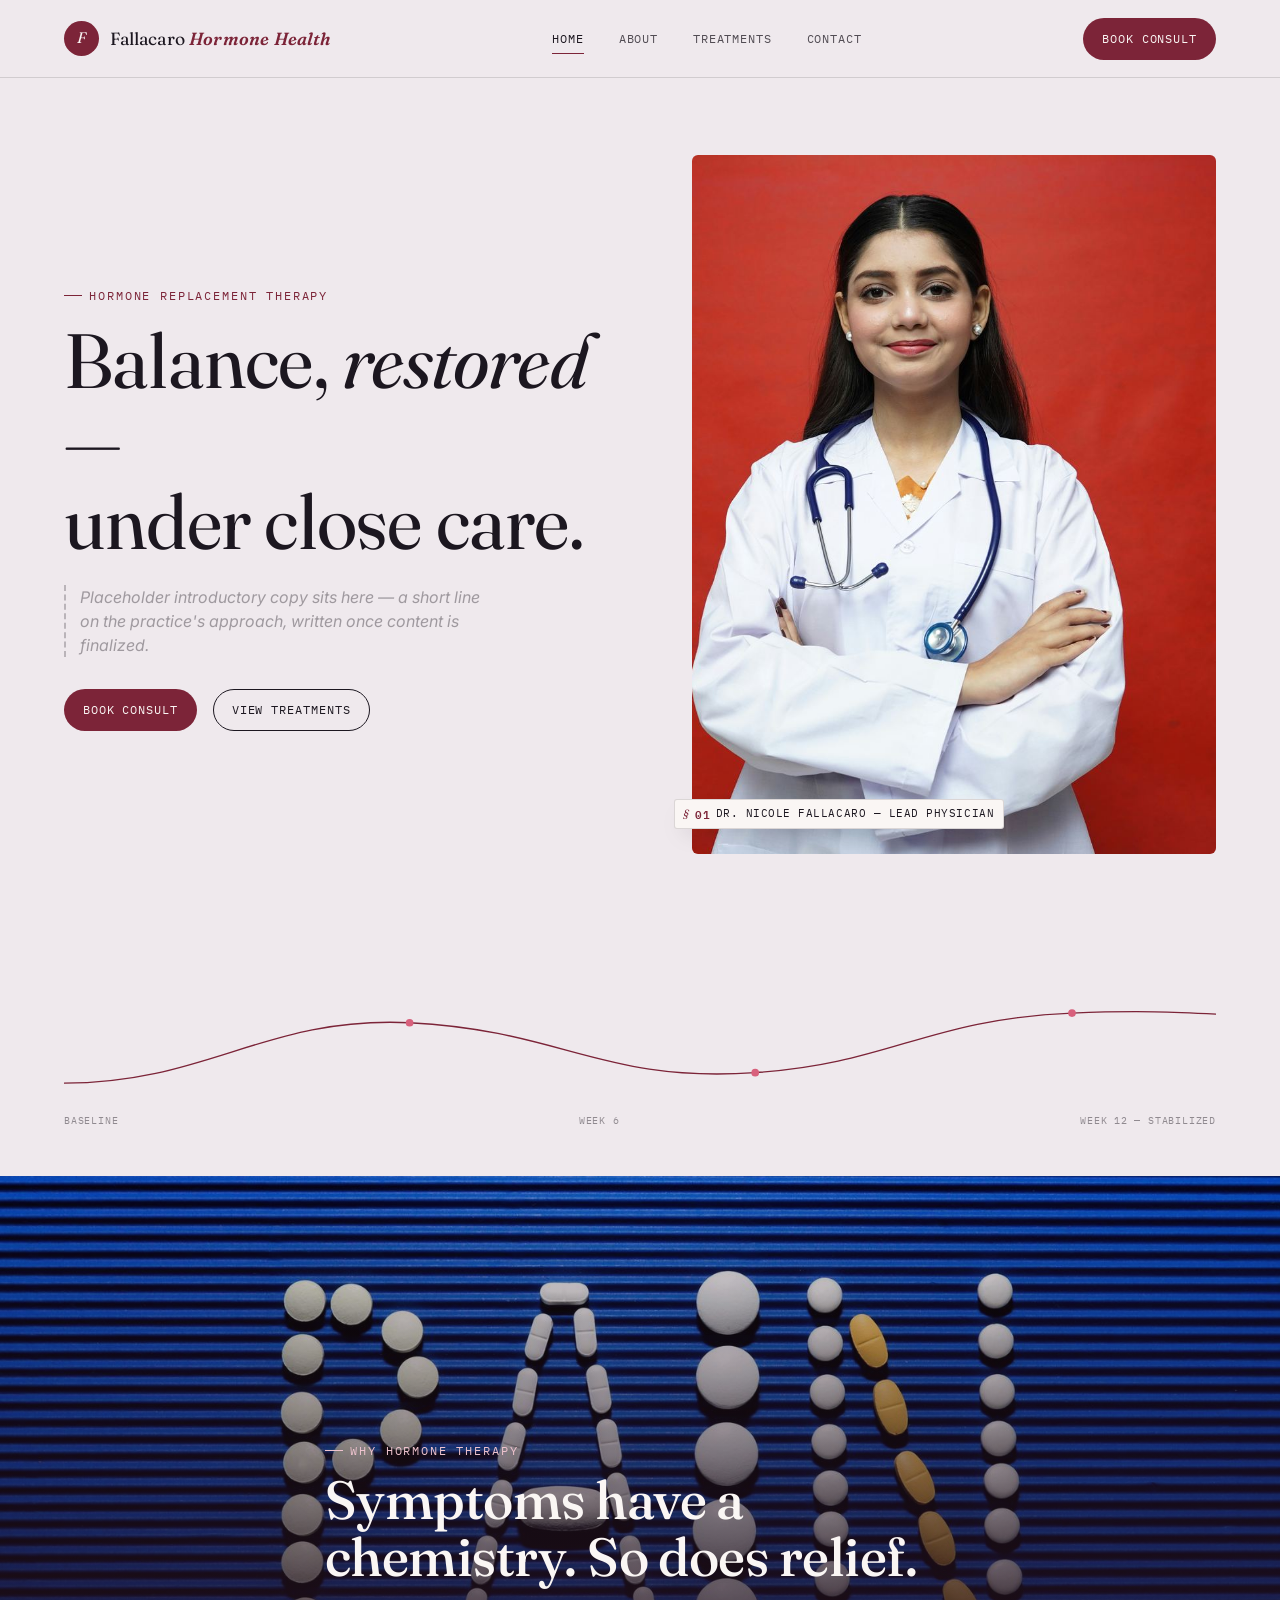
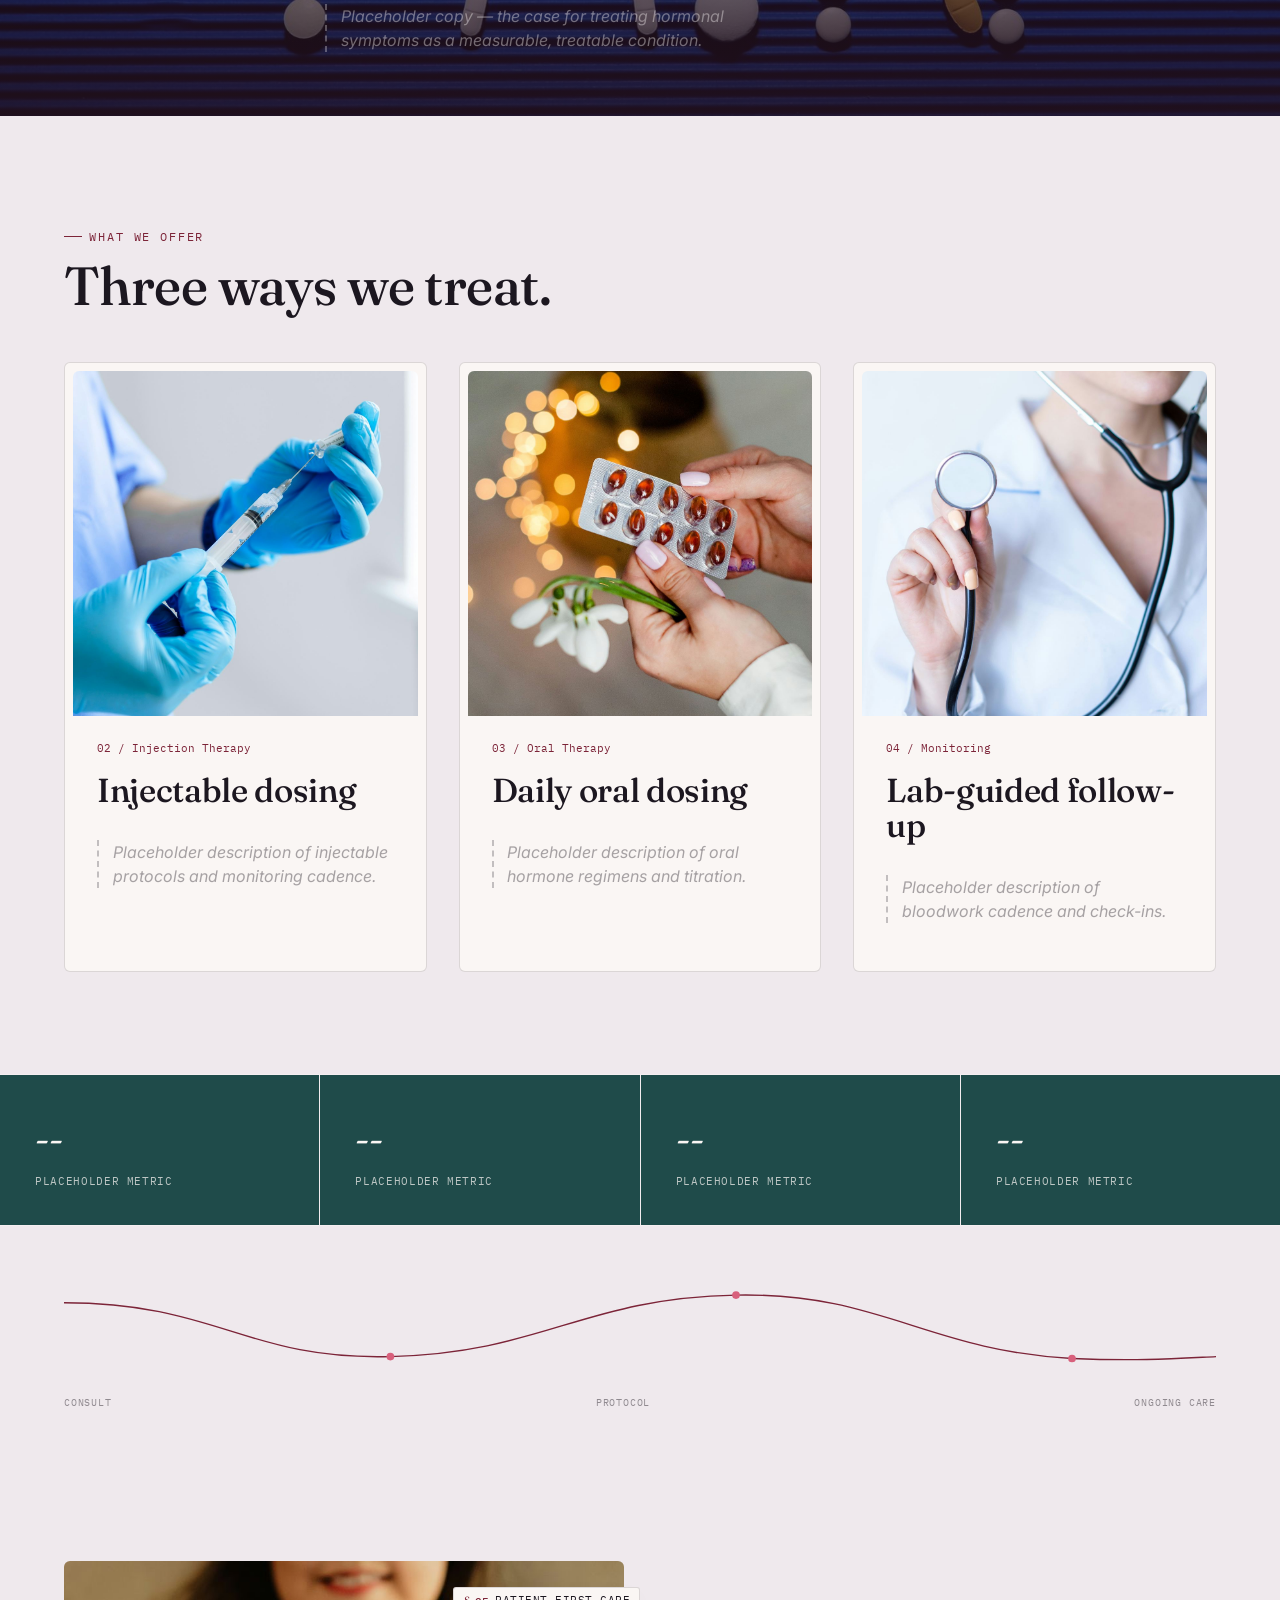
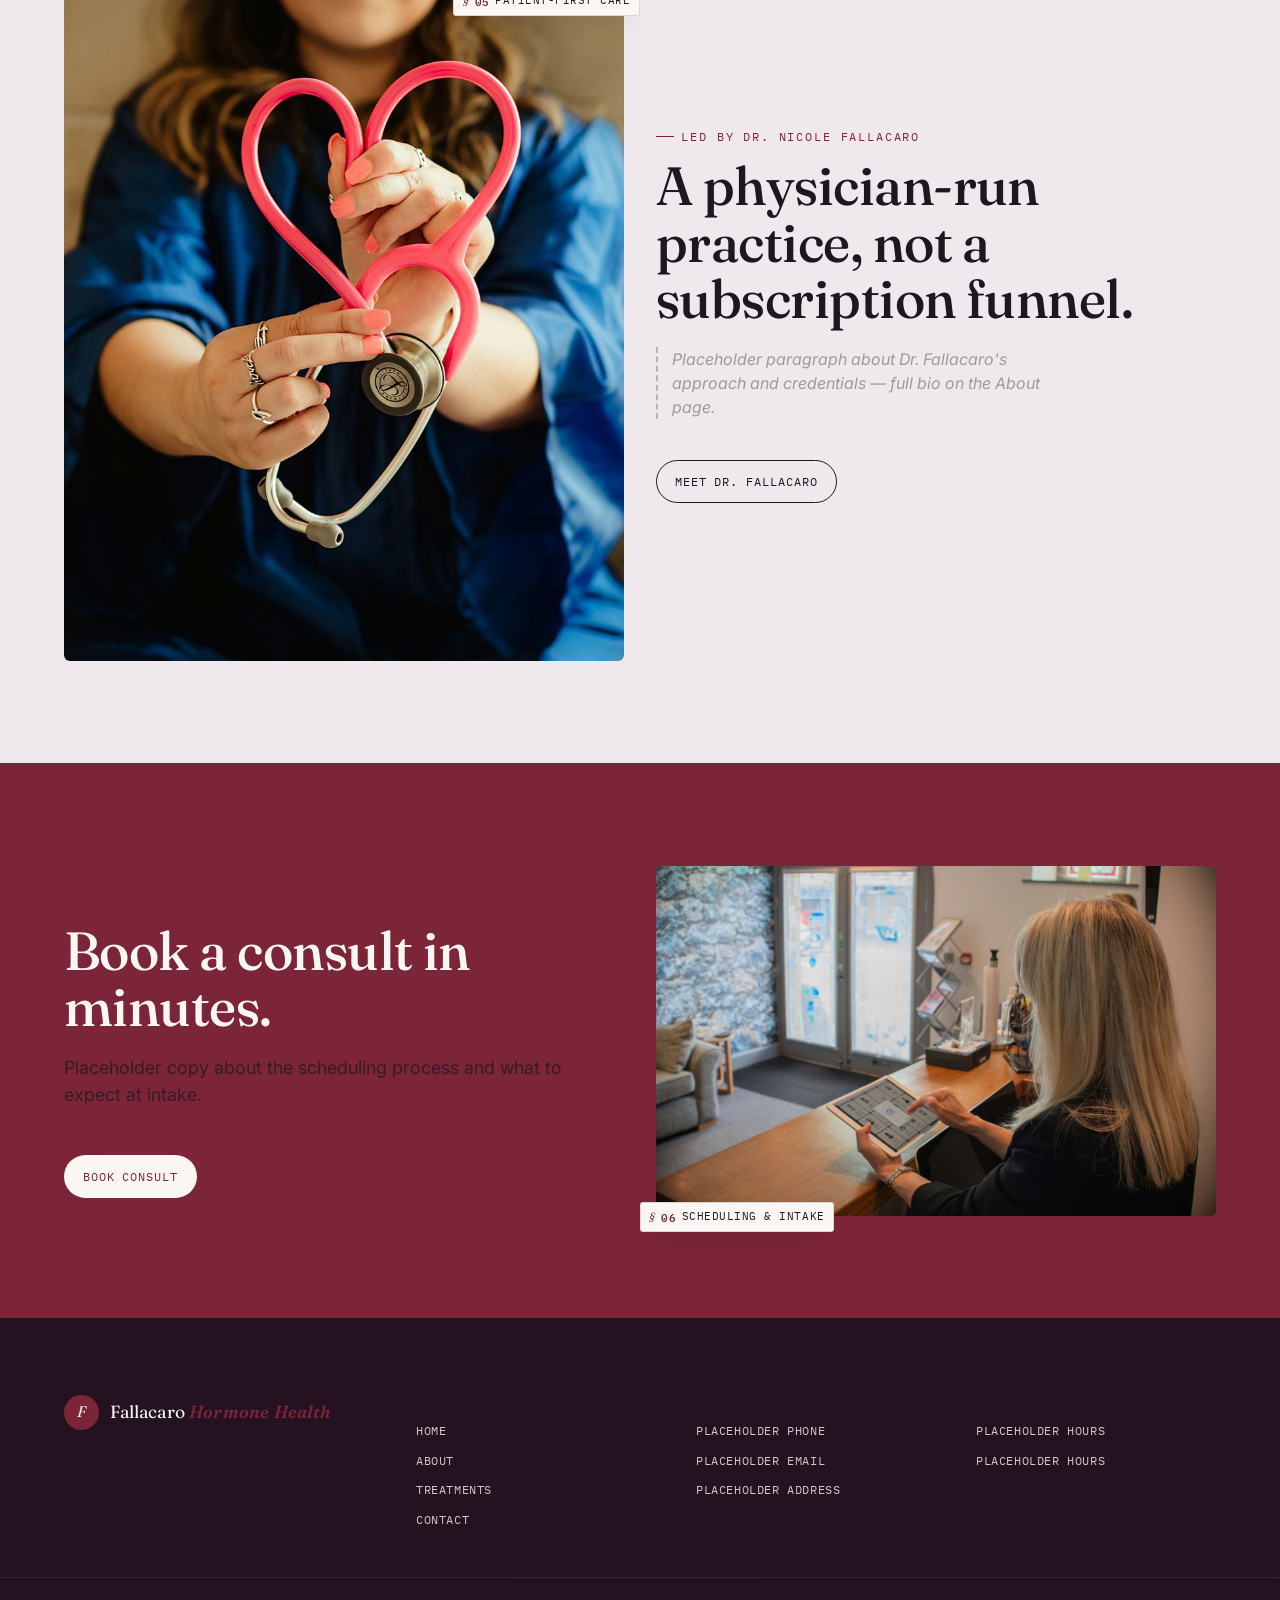
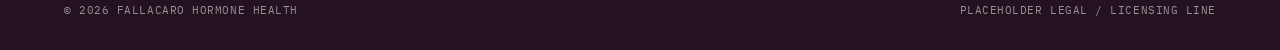
==== index.html @ 79945ccd "Add files via upload" ====
<!doctype html>
<html lang="en">
<head>
<meta charset="UTF-8">
<meta name="viewport" content="width=device-width, initial-scale=1.0">
<title>Fallacaro Hormone Health</title>
<link rel="stylesheet" href="hrt.css">
</head>
<body>

<header class="site-header">
  <div class="wrap nav">
    <a href="index.html" class="brand">
      <span class="brand-mark">F</span>
      <span class="brand-word">Fallacaro <b>Hormone Health</b></span>
    </a>
    <nav class="nav-links" aria-label="Primary">
      <a href="index.html">Home</a>
      <a href="about.html">About</a>
      <a href="treatments.html">Treatments</a>
      <a href="contact.html">Contact</a>
    </nav>
    <div class="nav-cta">
      <a href="contact.html" class="btn btn-primary">Book Consult</a>
      <button class="nav-toggle" aria-label="Toggle menu" aria-expanded="false">
        <span></span><span></span><span></span>
      </button>
    </div>
  </div>
  <div class="mobile-panel">
    <a href="index.html">Home</a>
    <a href="about.html">About</a>
    <a href="treatments.html">Treatments</a>
    <a href="contact.html">Contact</a>
  </div>
</header>

<main>

  <!-- HERO -->
  <section class="wrap hero">
    <div class="hero-copy">
      <span class="eyebrow">Hormone Replacement Therapy</span>
      <h1 class="display-1">Balance, <span class="italic">restored</span> —<br>under close care.</h1>
      <p class="placeholder-text">Placeholder introductory copy sits here — a short line on the practice's approach, written once content is finalized.</p>
      <div class="hero-actions">
        <a href="contact.html" class="btn btn-primary">Book Consult</a>
        <a href="treatments.html" class="btn btn-ghost">View Treatments</a>
      </div>
    </div>
    <div class="hero-media reveal">
      <div class="frame">
        <img src="[data-uri]" alt="Dr. Nicole Fallacaro">
      </div>
      <span class="tag" style="left: -1.1rem; bottom: 1.6rem;"><span class="tag-index">01</span> Dr. Nicole Fallacaro — Lead Physician</span>
    </div>
  </section>

  <!-- CURVE DIVIDER -->
  <div class="curve-divider wrap">
    <svg viewBox="0 0 1200 120" preserveAspectRatio="none" aria-hidden="true">
      <path class="curve-path" d="M0,95 C150,95 210,25 360,32 C520,40 560,95 720,84 C860,75 900,28 1050,22 C1120,19 1160,21 1200,23"/>
      <circle class="curve-dot" cx="360" cy="32" r="4"/>
      <circle class="curve-dot" cx="720" cy="84" r="4"/>
      <circle class="curve-dot" cx="1050" cy="22" r="4"/>
    </svg>
    <div class="curve-caption"><span>Baseline</span><span>Week 6</span><span>Week 12 — stabilized</span></div>
  </div>

  <!-- SYMPTOMS / WHY BLEED -->
  <section class="bleed-panel on-dark" style="background-image: url('[data-uri]');">
    <div class="wrap">
      <span class="eyebrow">Why hormone therapy</span>
      <h2 class="display-2" style="margin-top:0.8rem; max-width: 18ch;">Symptoms have a chemistry. So does relief.</h2>
      <p class="placeholder-text" style="margin-top:1.2rem;">Placeholder copy — the case for treating hormonal symptoms as a measurable, treatable condition.</p>
    </div>
  </section>

  <!-- SERVICES GRID -->
  <section class="section wrap">
    <span class="eyebrow">What we offer</span>
    <h2 class="display-2" style="margin-top:0.8rem;">Three ways we treat.</h2>

    <div class="grid grid-3" style="margin-top: 3rem;">

      <article class="card reveal">
        <div class="frame ratio-square">
          <img src="[data-uri]" alt="Preparing an injectable hormone dose">
        </div>
        <span class="card-index">02 / Injection Therapy</span>
        <h3 class="display-3">Injectable dosing</h3>
        <p class="placeholder-text">Placeholder description of injectable protocols and monitoring cadence.</p>
      </article>

      <article class="card reveal">
        <div class="frame ratio-square">
          <img src="[data-uri]" alt="Oral hormone medication blister pack">
        </div>
        <span class="card-index">03 / Oral Therapy</span>
        <h3 class="display-3">Daily oral dosing</h3>
        <p class="placeholder-text">Placeholder description of oral hormone regimens and titration.</p>
      </article>

      <article class="card reveal">
        <div class="frame ratio-square">
          <img src="[data-uri]" alt="Physician with a stethoscope">
        </div>
        <span class="card-index">04 / Monitoring</span>
        <h3 class="display-3">Lab-guided follow-up</h3>
        <p class="placeholder-text">Placeholder description of bloodwork cadence and check-ins.</p>
      </article>

    </div>
  </section>

  <!-- STAT STRIP -->
  <div class="stat-strip on-teal">
    <div class="stat"><div class="stat-num">--</div><div class="stat-label">Placeholder metric</div></div>
    <div class="stat"><div class="stat-num">--</div><div class="stat-label">Placeholder metric</div></div>
    <div class="stat"><div class="stat-num">--</div><div class="stat-label">Placeholder metric</div></div>
    <div class="stat"><div class="stat-num">--</div><div class="stat-label">Placeholder metric</div></div>
  </div>

  <!-- CURVE DIVIDER -->
  <div class="curve-divider wrap">
    <svg viewBox="0 0 1200 120" preserveAspectRatio="none" aria-hidden="true">
      <path class="curve-path" d="M0,30 C160,30 190,90 340,86 C500,82 540,25 700,22 C850,19 900,80 1050,88 C1120,91 1160,88 1200,86"/>
      <circle class="curve-dot" cx="340" cy="86" r="4"/>
      <circle class="curve-dot" cx="700" cy="22" r="4"/>
      <circle class="curve-dot" cx="1050" cy="88" r="4"/>
    </svg>
    <div class="curve-caption"><span>Consult</span><span>Protocol</span><span>Ongoing care</span></div>
  </div>

  <!-- ABOUT TEASER -->
  <section class="section wrap split">
    <div class="split-media reveal" style="position:relative;">
      <div class="frame ratio-portrait">
        <img src="[data-uri]" alt="Clinician forming a heart shape with a stethoscope">
      </div>
      <span class="tag" style="right:-1rem; top:1.6rem;"><span class="tag-index">05</span> Patient-first care</span>
    </div>
    <div>
      <span class="eyebrow">Led by Dr. Nicole Fallacaro</span>
      <h2 class="display-2" style="margin-top:0.8rem;">A physician-run practice, not a subscription funnel.</h2>
      <p class="placeholder-text" style="margin-top:1.2rem;">Placeholder paragraph about Dr. Fallacaro's approach and credentials — full bio on the About page.</p>
      <a href="about.html" class="btn btn-ghost" style="margin-top:1.6rem;">Meet Dr. Fallacaro</a>
    </div>
  </section>

  <!-- BOOKING TEASER -->
  <section class="section on-oxblood">
    <div class="wrap split rev">
      <div>
        <span class="eyebrow">Getting started</span>
        <h2 class="display-2" style="margin-top:0.8rem;">Book a consult in minutes.</h2>
        <p class="lede" style="margin-top:1.2rem;">Placeholder copy about the scheduling process and what to expect at intake.</p>
        <a href="contact.html" class="btn btn-primary" style="margin-top:1.8rem; background:var(--paper); color:var(--oxblood);">Book Consult</a>
      </div>
      <div class="split-media reveal" style="position:relative;">
        <div class="frame ratio-wide">
          <img src="[data-uri]" alt="Front desk scheduling on a tablet">
        </div>
        <span class="tag" style="left:-1rem; bottom:-1rem;"><span class="tag-index">06</span> Scheduling &amp; intake</span>
      </div>
    </div>
  </section>

</main>

<footer class="site-footer">
  <div class="wrap footer-grid">
    <div>
      <a href="index.html" class="brand" style="color:var(--paper);">
        <span class="brand-mark">F</span>
        <span class="brand-word">Fallacaro <b>Hormone Health</b></span>
      </a>
      <p class="placeholder-text" style="margin-top:1.2rem;">Placeholder footer note about the practice.</p>
    </div>
    <div class="footer-links">
      <span class="mono-label">Site</span>
      <a href="index.html">Home</a>
      <a href="about.html">About</a>
      <a href="treatments.html">Treatments</a>
      <a href="contact.html">Contact</a>
    </div>
    <div class="footer-links">
      <span class="mono-label">Contact</span>
      <span>Placeholder phone</span>
      <span>Placeholder email</span>
      <span>Placeholder address</span>
    </div>
    <div class="footer-links">
      <span class="mono-label">Hours</span>
      <span>Placeholder hours</span>
      <span>Placeholder hours</span>
    </div>
  </div>
  <div class="wrap footer-bottom">
    <span>&copy; <span data-year></span> Fallacaro Hormone Health</span>
    <span>Placeholder legal / licensing line</span>
  </div>
</footer>

<script src="hrt.js"></script>
</body>
</html>
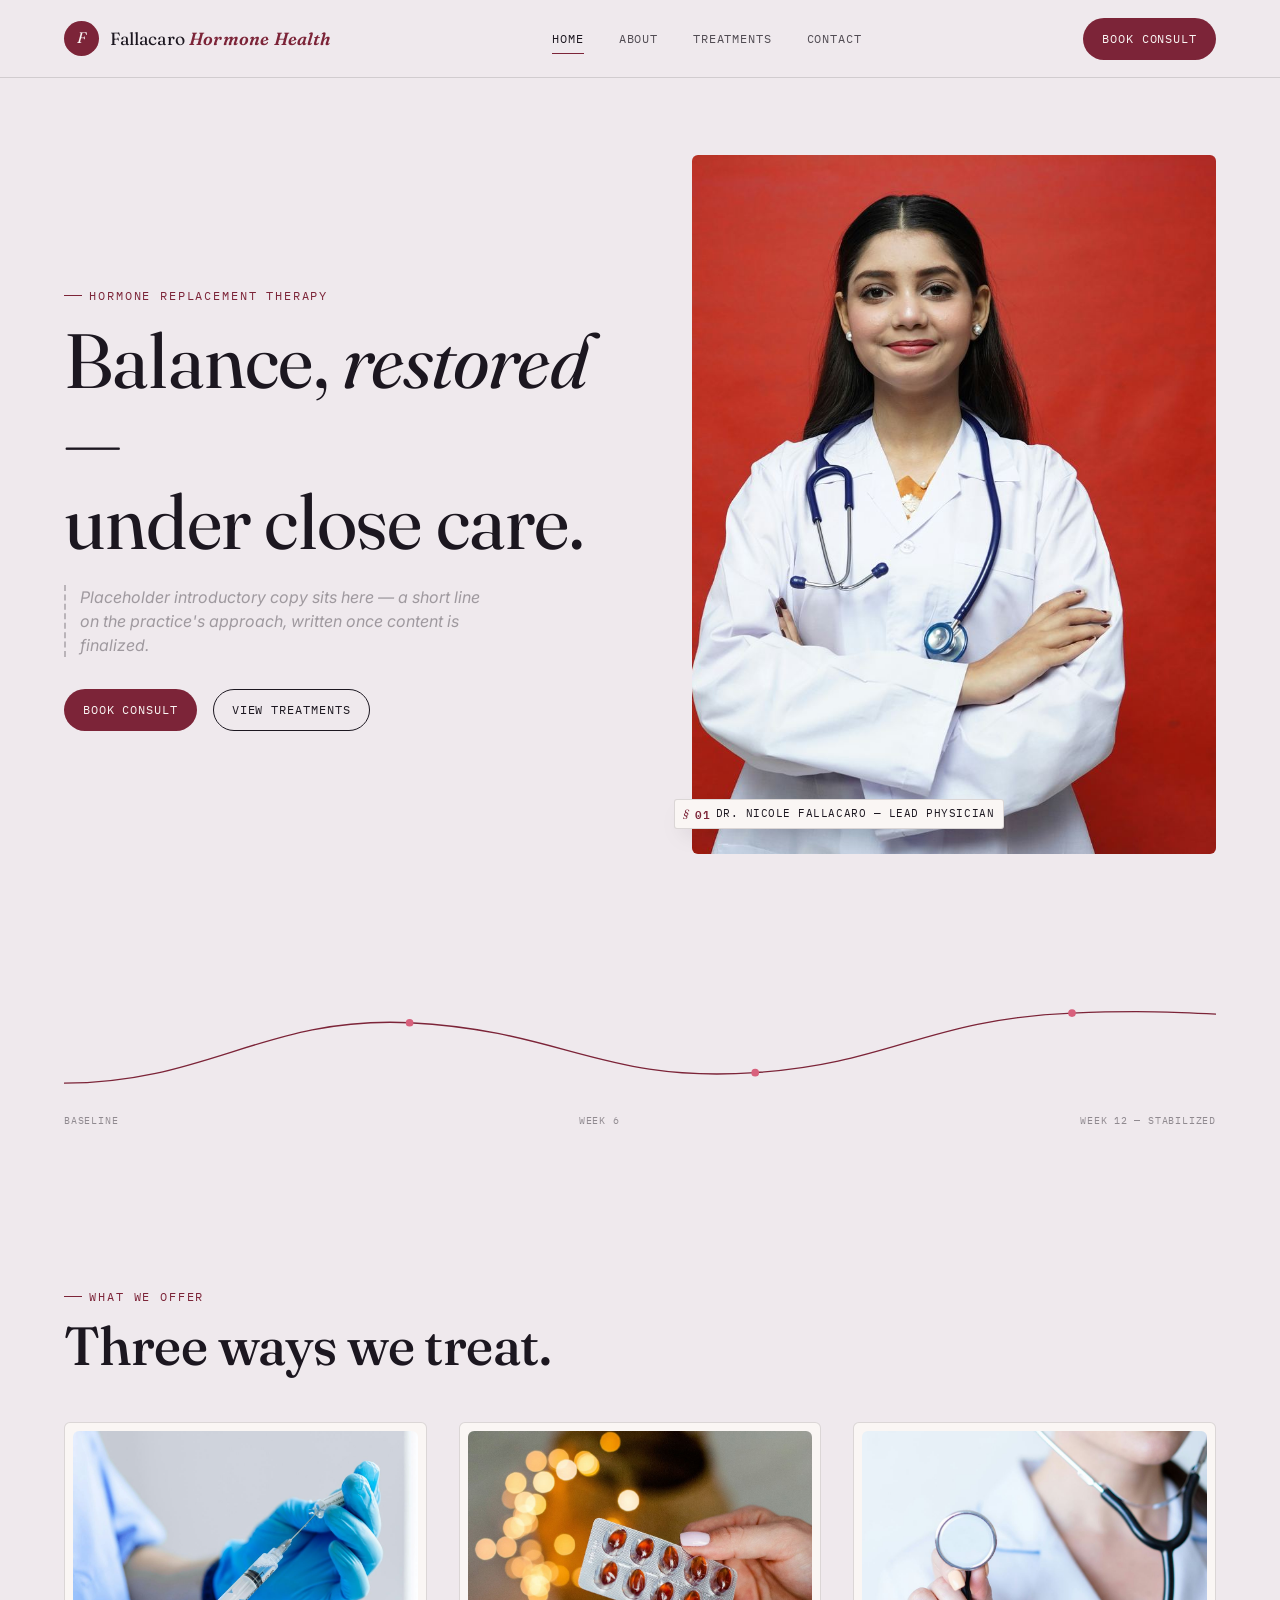
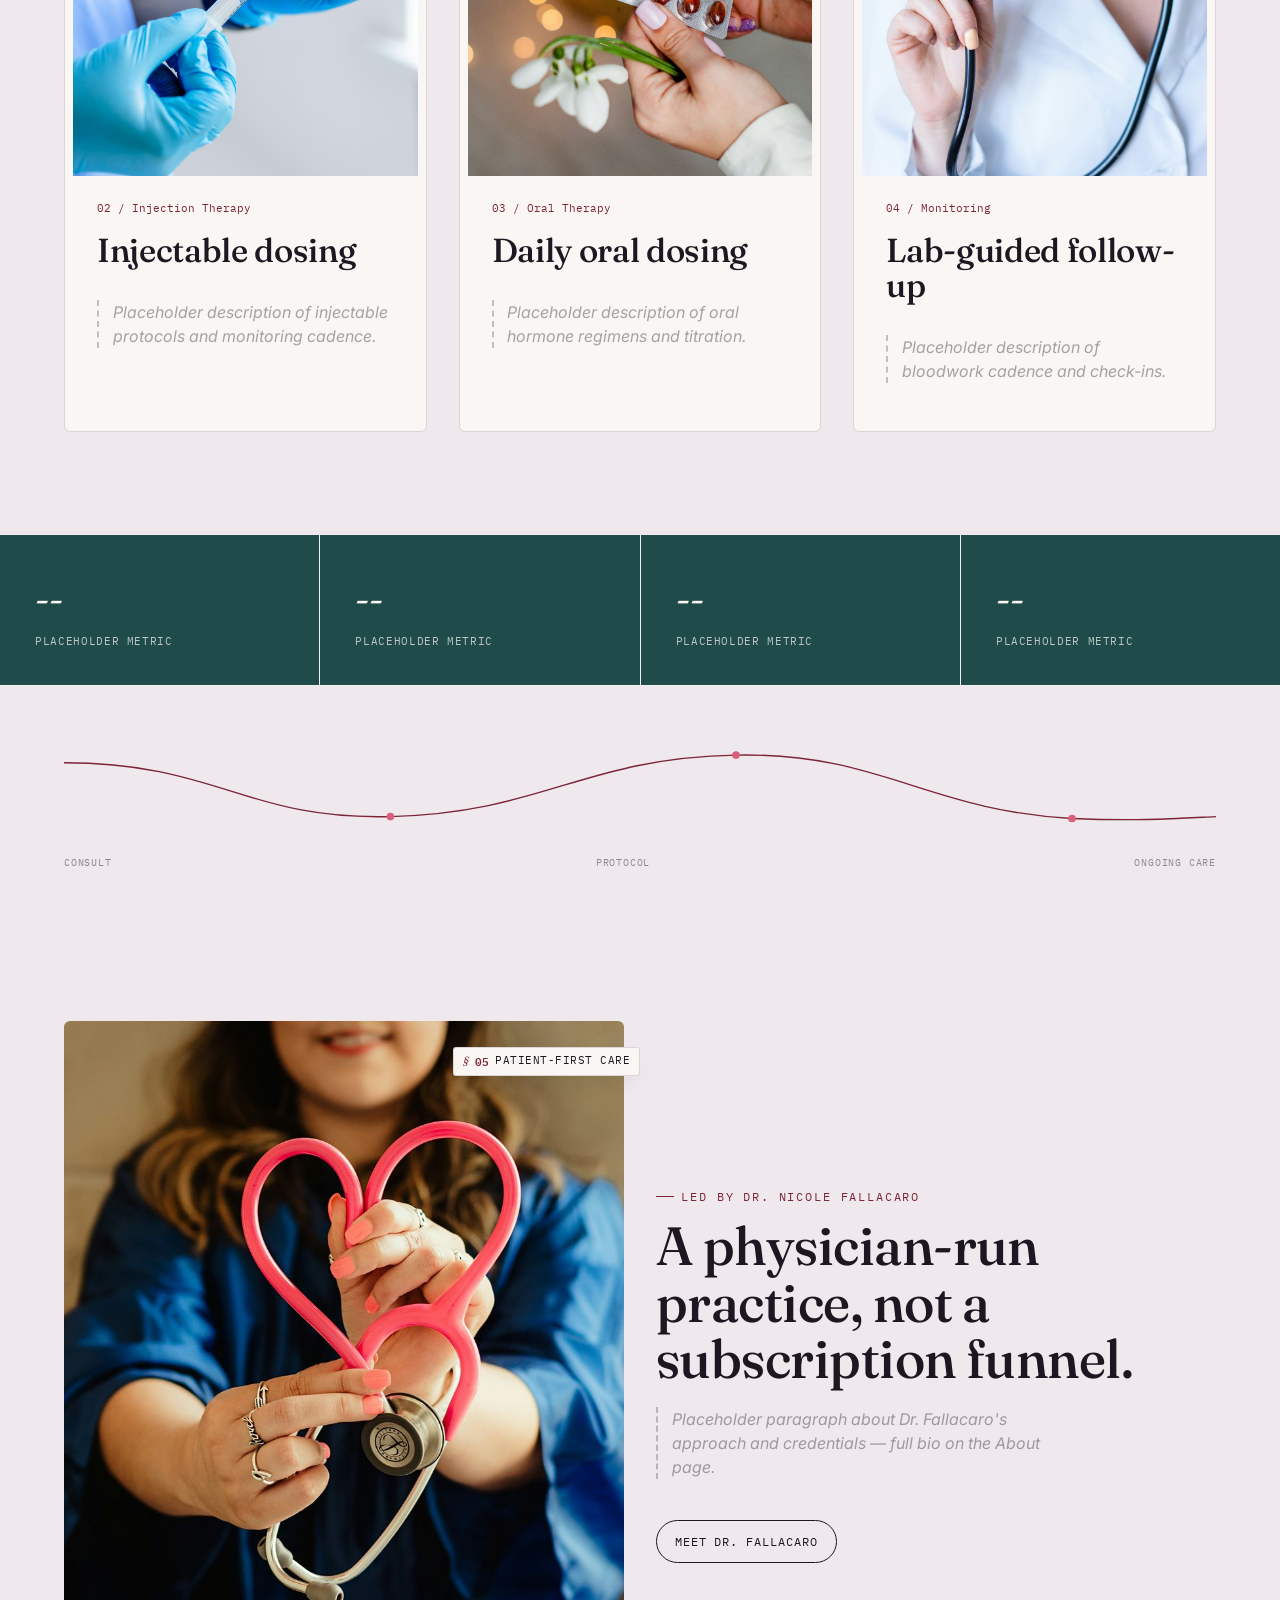
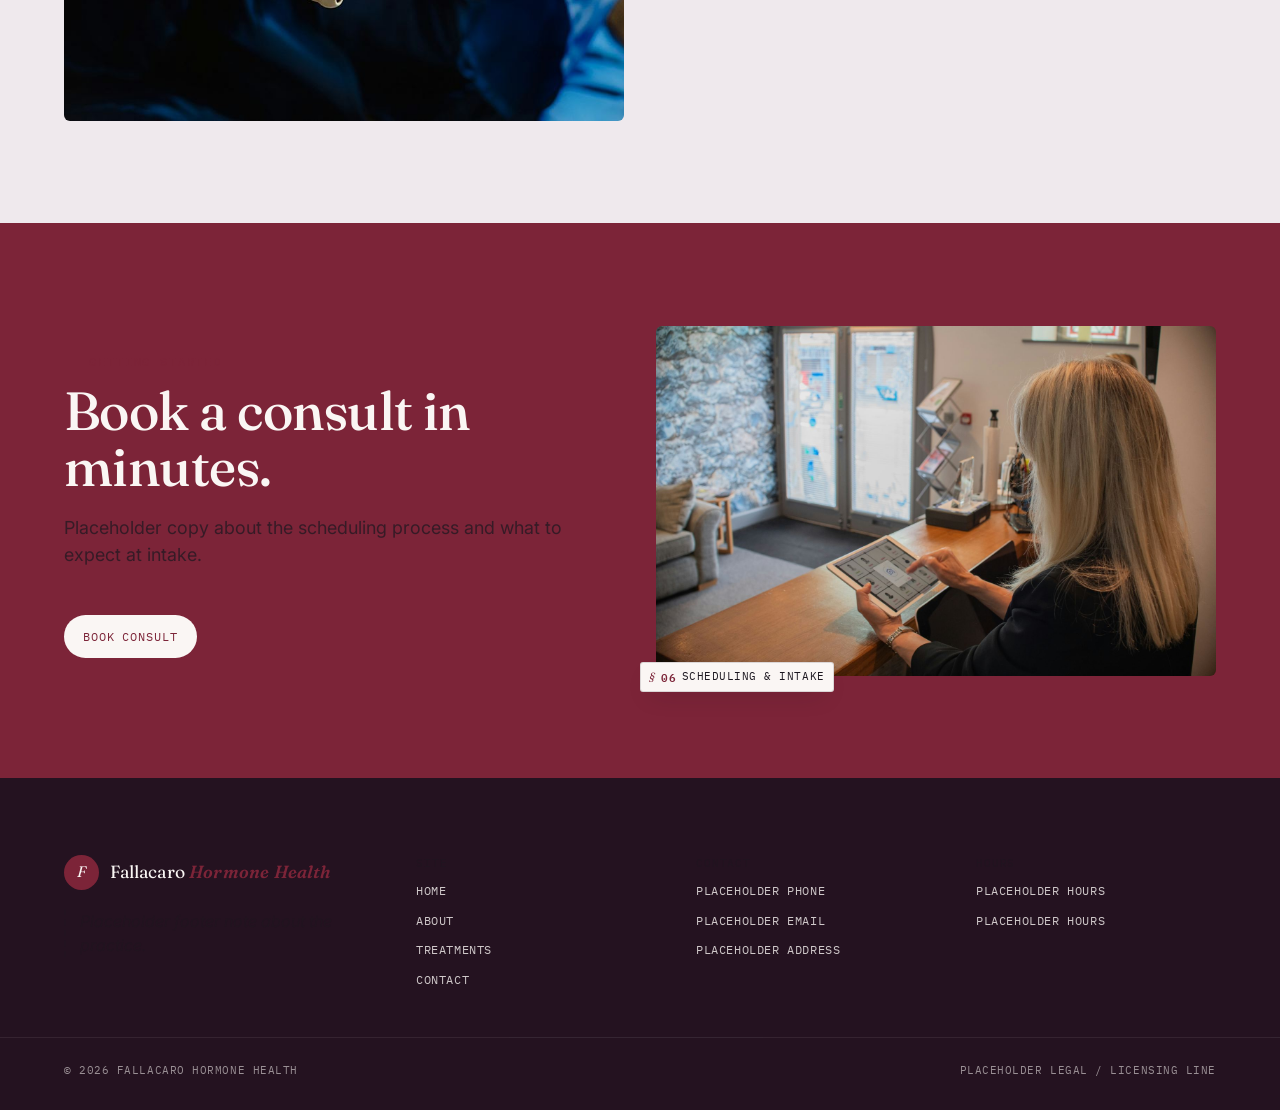
==== commit 4039a142: "Add files via upload" ====
--- a/index.html
+++ b/index.html
@@ -67,14 +67,6 @@
     <div class="curve-caption"><span>Baseline</span><span>Week 6</span><span>Week 12 — stabilized</span></div>
   </div>
 
-  <!-- SYMPTOMS / WHY BLEED -->
-  <section class="bleed-panel on-dark" style="background-image: url('[data-uri]